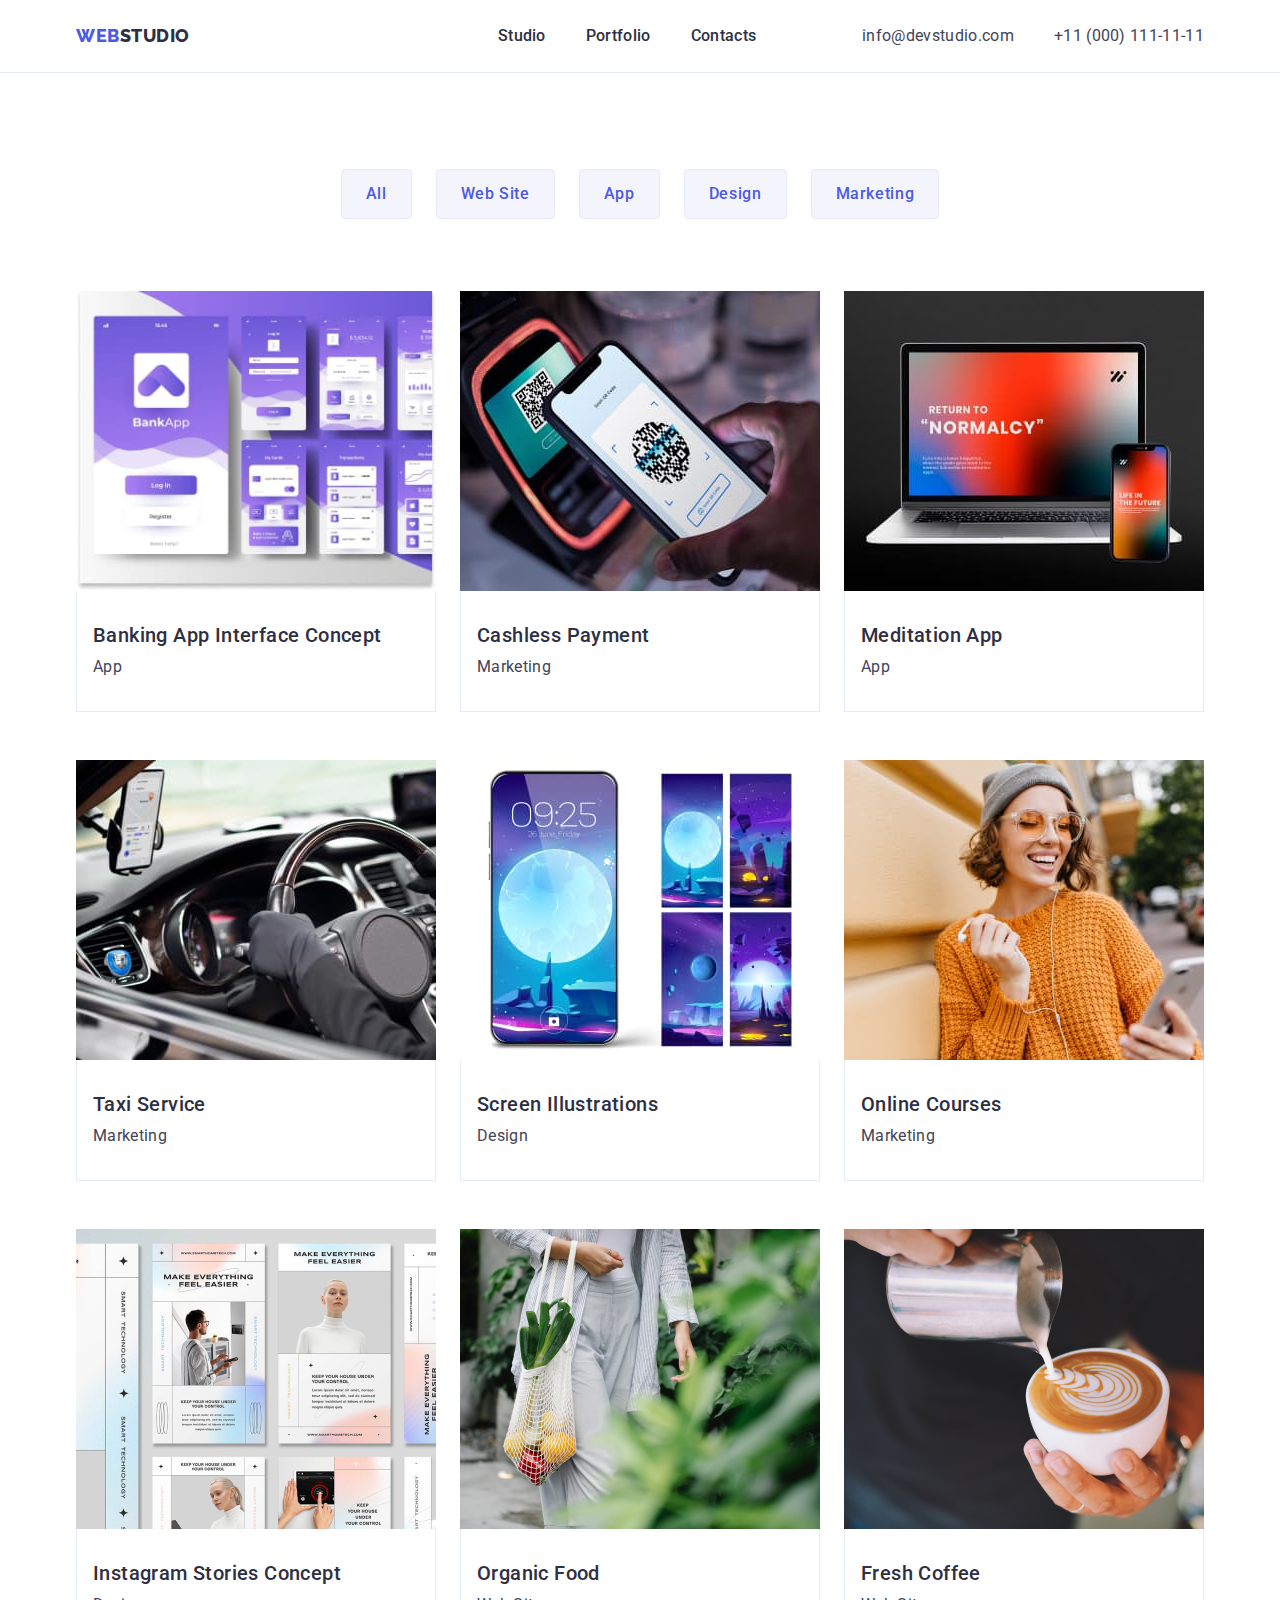
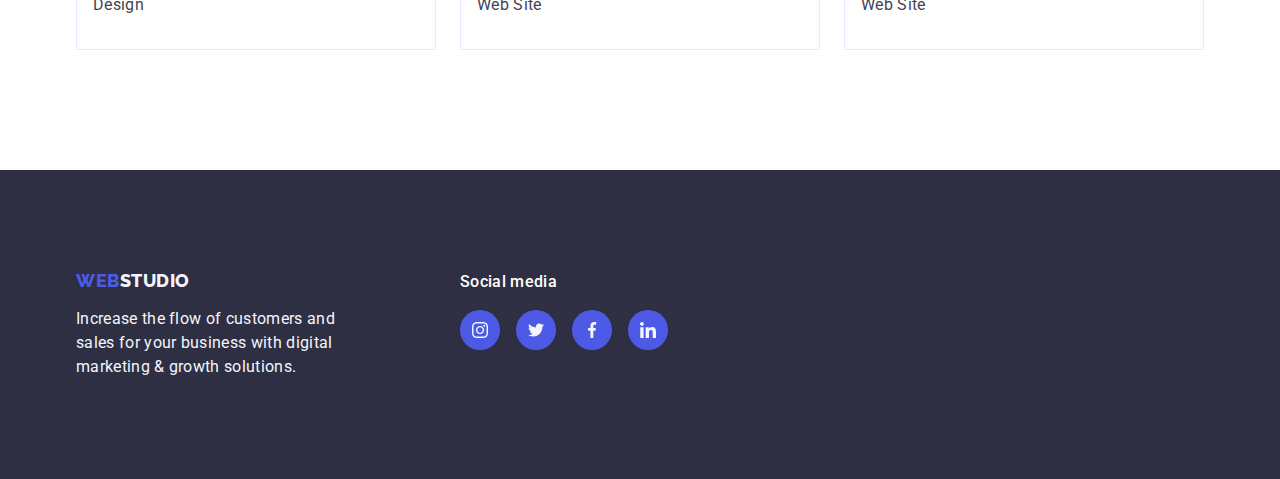
==== portfolio.html @ 96322679 "h3" ====
<!DOCTYPE html>
<html lang="en">
  <head>
    <meta charset="UTF-8" />
    <meta http-equiv="X-UA-Compatible" content="IE=edge" />
    <meta name="viewport" content="width=device-width, initial-scale=1.0" />
    <title>Document</title>
    <link rel="preconnect" href="https://fonts.googleapis.com">
<link rel="preconnect" href="https://fonts.gstatic.com" crossorigin>
<link href="https://fonts.googleapis.com/css2?family=Raleway:wght@800&amp;family=Roboto:wght@400;500;700;900&amp;display=swap" rel="stylesheet">


    
<link rel="stylesheet" href="https://cdn.jsdelivr.net/npm/modern-normalize@1.1.0/modern-normalize.min.css">
<link rel="stylesheet" href="./css/styles.css">
  </head>
  <body>
    <header class="header">
      <div class="container header-container">
      <!-- logo -->

      <nav class="nav">
        
        <a  class="header-logo link" href="./index.html">Web<span class="header-logo-span">Studio</span>
        <ul class="nav-list list">
          <li class="nav-items"><a class="nav-link link" href="./index.html">Studio</a></li>
          <li class="nav-items"><a class="nav-link link" href="./portfolio.html">Portfolio</a></li>
          <li class="nav-items"><a class="nav-link link" href="">Contacts</a></li>
        </ul>
      </nav>

      <!-- Contacts -->
      <address class="header-address">
        <ul class="address-items list">
          <li class="address-item"><a class="address-link link" 
            href="mailto:info@devstudio.com">info@devstudio.com</a></li>
          <li class="address-item"><a class="address-link link" href="tel:+110001111111">+11 (000) 111-11-11</a></li>
        </ul>
      </address>
    </div>
    </header>

    <main class="main">
      <section class="filter">
        <div class="container">
        <!-- Portfolio -->

        <h1 class="visually-hidden">All, Web Site, App, Design, Marketing</h1>
<ul class="filter-button list">
        <li class="filter-item"><button class="button-clasik" type="button">All</button></li>

        <li class="filter-item"><button class="button-clasik" type="button">Web Site</button></li>

        <li class="filter-item"><button class="button-clasik" type="button">App</button></li>

        <li class="filter-item"><button class="button-clasik" type="button">Design</button></li>

        <li class="filter-item"><button class="button-clasik" type="button">Marketing</button></li>
      </ul>
        <!-- Portfolio list -->

        <ul class="benefits-list">
          <li class="benefits">
            <a class="link" href="">
              <img
                src="./images/img-8.jpg"
                alt="Banking"
                width="360"
                height="300"
              />
      <div class="image-name">
              <h2 class="servises-name">Banking App Interface Concept</h2>
              <p class="portfolio-desk">App</p>
              </div>
            </a>
          </li>
          <li class="benefits">
            <a class="link" href="">
              <img
                src="./images/img-9.jpg"
                alt="Cashless Payment"
                width="360"
                height="300"
              />
              <div class="image-name">
              <h2 class="servises-name">Cashless Payment</h2>
              <p class="portfolio-desk">Marketing</p>
            </div>
            </a>
          </li>
          <li class="benefits">
            <a class="link" href="">
              <img
                src="./images/img-10.jpg"
                alt="computer and phone"
                width="360"
                height="300"
              />
              <div class="image-name">
              <h2 class="servises-name">Meditation App</h2>
              <p class="portfolio-desk">App</p>
            </div>
            </a>
          </li>
          <li class="benefits">
            <a class="link" href="">
              <img
                src="./images/img-11.jpg"
                alt="Taxi Service"
                width="360"
                height="300"
              />
              <div class="image-name">
              <h2 class="servises-name">Taxi Service</h2>
              <p class="portfolio-desk">Marketing</p>
            </div>
            </a>
          </li>
          <li class="benefits">
            <a class="link" href="">
            <img
              src="./images/img-12.jpg"
              alt="Screen phone"
              width="360"
              height="300"
            />
            <div class="image-name">
            <h2 class="servises-name">Screen Illustrations</h2>
            <p class="portfolio-desk">Design</p>
          </div>  
          </a>
          </li>
          <li class="benefits">
            <a class="link" href="">
            <img
              src="./images/img-13.jpg"
              alt="Online Courses"
              width="360"
              height="300"
            />
            <div class="image-name">
            <h2 class="servises-name">Online Courses</h2>
            <p class="portfolio-desk">Marketing</p>
          </div>
          </a>
          </li>
          <li class="benefits">
            <a class="link" href="">
            <img
              src="./images/img-14.jpg"
              alt="Instagram Stories Concept"
              width="360"
              height="300"
            />
            <div class="image-name">
            <h2 class="servises-name">Instagram Stories Concept</h2>
            <p class="portfolio-desk">Design</p>
          </div>
          </a>
          </li>
          <li class="benefits">
            <a class="link" href="">
            <img
              src="./images/img-15.jpg"
              alt="Organic Food"
              width="360"
              height="300"
            />
            <div class="image-name">
            <h2 class="servises-name">Organic Food</h2>
            <p class="portfolio-desk">Web Site</p>
          </div>
          </a>
          </li>
          <li class="benefits">
            <a class="link" href="">
            <img
              src="./images/img-16.jpg"
              alt="Fresh Coffee"
              width="360"
              height="300"
            />
            <div class="image-name">
            <h2 class="servises-name">Fresh Coffee</h2>
            <p class="portfolio-desk">Web Site</p>
          </div>
        </a>
          </li>
        </ul>
      </div>
      </section>
      
    </main>
    <footer class="footer">
      <div class="container footer-container">
        <div class="footer-div">
        <a class="footer-logo link" href="./index.html"
          >Web<span class="footer-logo-span">Studio</span>
        </a>
        <p class="footer-text">
          Increase the flow of customers and sales for your business with
          digital marketing & growth solutions.
        </p>
      </div>
      <div>
        <p class="social-media-text">Social media</p>
        <ul class="footer-soc-list list">
          <li class="team-soc-item">
            <a
              href=""
              class="footer-soc-link link"
              target="_blank"
              rel="noopener noreferrer"
            >
            <svg class="team-soc-icon" width="16" height="16">
              <use href="./images/icons-social.svg#icon-instagram-2"></use>
            </svg>
          </a>
          </li>
          <li class="team-soc-item">
            <a
              href=""
              class="footer-soc-link link"
              target="_blank"
              rel="noopener noreferrer"
            >
            <svg class="team-soc-icon" width="16" height="16">
              <use href="./images/icons-social.svg#icon-twitter-1"></use>
            </svg>
          </a>
          </li>
          <li class="team-soc-item">
            <a
              href=""
              class="footer-soc-link link"
              target="_blank"
              rel="noopener noreferrer"
            >
            <svg class="team-soc-icon" width="16" height="16">
              <use href="./images/icons-social.svg#icon-facebook-1"></use>
            </svg>
          </a>
          </li>
          <li class="team-soc-item">
            <a
              href=""
              class="footer-soc-link link"
              target="_blank"
              rel="noopener noreferrer"
            >
            <svg class="team-soc-icon" width="16" height="16">
              <use href="./images/icons-social.svg#icon-linkedin-1"></use>
            </svg>
          </a>
          </li>
        </ul>
      </div>
      </div>
    </footer>
  </body>
</html>
---- css/styles.css ----
:root {
	--color-iris: #4d5ae5;
	--color-ocean: #404bbf;
	--color-navy-blue: #2e2f42;
	--color-green: #31d0aa;
	--color-slate: #434455;
	--color-light-slate: #8e8f99;
	--color-cornflower: #e7e9fc;
	--color-cloud: #f4f4fd;
	--color-navy-blue-modal: #2e2f42;
	--color-grey: #2e2f42;
	--color-white: #ffffff;
	--color-dairy: #fcfcfc;
    --body-color: #ffffff;
}
    
body {
    font-family: "Roboto", sans-serif;
	font-size: 16px;
	line-height: 1.5;
	letter-spacing: 0.02em;
    color: var(--color-slate);
    background-color: var(--body-color);
}

p, h1, h2, h3, h4, h5, h6 {
	margin: 0;
}

ul, ol {
margin: 0;
padding: 0;
}

img{
	display: block;
}

.header{
    background-color: var(--color-white);
	border-bottom: 1px solid #e7e9fc;
}

.container {
	width: 1158px;
	padding-left: 15px;
	padding-right: 15px;
	margin: 0 auto;

}

.header-container {
	display: flex;
	align-items: center;
}

.nav{
	display: flex;
	align-items: center;

}



.nav-list{
	display: flex;
	gap: 40px;
}


.address-items{
	display: flex;
	gap: 40px;
	align-items: center;
}

.address-item{
	padding: 24px 0;
	
}

.list {
	list-style: none;
}

.link {
	text-decoration: none;
}



.header-logo{
font-family: "Raleway", sans-serif;
font-weight: 800;
font-size: 18px;
line-height: 1.17;
letter-spacing: 0.03em;
text-transform: uppercase;
color: var(--color-iris);
text-decoration: none;
margin-right: 76px;
}

.header-logo-span{ 
	color: var(--color-grey);
	
	}

.nav-items{
	list-style: none;
	display: flex;
	gap: 40px;
}


.nav-link{
font-weight: 500;
font-size: 16px;
line-height: 1.5;
letter-spacing: 0.02em;
color: #2E2F42;
padding: 24px 0;
}


.header-address{
	font-style: normal;
	margin-left: auto;
}

 
.address-link:hover,
.address-link:focus {
color: var(--color-ocean);
}

.nav-link:hover,
.nav-link:focus {
color: var(--color-ocean);
}



.section-hero {
    background-color: var(--color-grey);
	font-style: normal;
	font-size: 56px;
	line-height: 1.07;
	text-align: center;
	letter-spacing: 0.02em;
	color: var(--body-color);
	padding: 188px 0;
	max-width: 1440px;
	margin: 0 auto;
	background-image: linear-gradient(rgba(46, 47, 66, 0.7), rgba(46, 47, 66, 0.7)), url(../images/people-office.jpg);
background-repeat: no-repeat;
background-position: center;
background-size: cover;


}





.hero-header{
	font-size: 56px;
	line-height: 1.07;
	letter-spacing: 0.02em;
	margin-bottom: 48px;
	max-width: 496px;
	text-align: center;
	margin: 0 auto 48px;
  color: var(--white);
  
}
.header-button{
	font-size: 16px;
	font-weight: 500;
	line-height: 1.5;
	letter-spacing: 0.04em;
	color: var(--body-color);
	background: var(--color-iris);
	cursor: pointer;
	display: block;
	min-width: 169px;
	height: 56px;
	border: none;
	border-radius: 4px;
	margin: 0 auto;
	}

.header-button:hover,
.header-button:focus {
  background-color: var(--color-ocean);
  color: var(--body-color);
}



.address-link{
font-style: normal;
font-weight: 400;
font-size: 16px;
line-height: 1.5;
letter-spacing: 0.02em;
color: #434455;
}

	  .section-feature{
padding-top: 120px;
padding-bottom: 120px;
	  }

	  .strategy-list {
		display: flex;
		gap: 24px;
	  }

.feature-item {
	width: calc((100% - 72px) / 4);
  }

.stratege-cont {
	width: 264px;
	height: 112px;
  
	display: flex;
	align-items: center;
	justify-content: center;
	background-color: #f4f4fd;
	border-radius: 4px;
	margin-bottom: 8px;
  }

  .strategy-item-title {
	margin-bottom: 8px;
  }

  .strategy-item-text {
	color: var(--first-title-color);
	
  }

  .stratege-cont {
	width: 264px;
	height: 112px;
  
	display: flex;
	align-items: center;
	justify-content: center;
	background-color: #f4f4fd;
	border-radius: 4px;
	margin-bottom: 8px;
  }




.feature{
	display: flex;
	gap: 24px;
}
.feature-item{
	width: calc((100% - 72px) / 4);
	width: 264px;
	height: 133px;
}

.feature-header{
	font-weight: 500;
	font-size: 20px;
	line-height: 1.2;
	letter-spacing: 0.02em;
	color: var(--color-navy-blue);
	margin-bottom: 8px;
}

.section-works{

	padding-bottom: 120px;
}

.items-header{
font-size: 36px;
line-height: 1.11;
text-align: center;
letter-spacing: 0.02em;
text-transform: capitalize;
color: #2E2F42;
background-color: var(--body-color);
margin-bottom: 72px;
}

.visually-hidden{
position: absolute;
  width: 1px;
  height: 1px;
  margin: -1px;
  border: 0;
  padding: 0;
  white-space: nowrap;
  clip-path: inset(100%);
  clip: rect(0 0 0 0);
  overflow: hidden;
}

.works-item{
	display: flex;
	gap: 24px;
}

.works-communication{
	width: calc((100% - 48px) / 3);
}

.section-team{
	background-color: #F4F4FD;
padding: 120px 0;
}


.team-soc-list{
display: flex;
justify-content: center;
gap: 24px;

}

.team-soc-item{
width: 40px;
height: 40px;

}

.team-soc-link{
width: 100%;
height: 100%;
background-color: #4D5AE5;
border-radius: 50%;
display: block;
display: flex;
justify-content: center;
align-items: center;
}

.team-soc-link:hover {
	background-color: #404bbf;
  }
  .team-soc-link:focus {
	background-color: #404bbf;
  }





  .team-soc-icon {
	fill: #f4f4fd;
	/* width: 24px; 
	height: 24px; */
  }





.test {
	padding-top: 120px;
	padding-bottom: 120px;
  }
.test-m {
	margin-bottom: 72px;
	color: #2e2f42;
  }

  .section-text {
	font-weight: 700;
	font-size: 36px;
	line-height: 1.11;
	text-align: center;
	letter-spacing: 0.02em;
	text-transform: capitalize;
  }

  .test-list {
	display: flex;
	gap: 24px;
  }

  .test-item {
	width: 168px;
	height: 88px;
  }
  
  .test-link {
	width: 100%;
	height: 100%;
	border: 1px solid #8e8f99;
	border-radius: 4px;
	display: flex;
	align-items: center;
	justify-content: center;
	color: #8e8f99;
  }

  .test-link:hover {
	border-color: #404bbf;
	color: #404bbf;
  }
  .test-link:focus {
	border-color: #404bbf;
	color: #404bbf;
  }

  .test-icon {
	fill: currentColor;
	
  }




.item-header{
	font-size: 36px;
	line-height: 1.11;
	text-align: center;
	letter-spacing: 0.02em;
	text-transform: capitalize;
	color: var(--color-navy-blue);
	background-color: var(--color-cloud);
	margin-bottom: 72px;
}

.crew-item{
	background-color: #FFFFFF;
  width: calc((100% - 72px) / 4);
  border-radius: 0px 0px 4px 4px;
  box-shadow: 0px 1px 6px rgba(46, 47, 66, 0.08),
    0px 1px 1px rgba(46, 47, 66, 0.16), 0px 2px 1px rgba(46, 47, 66, 0.08);
}

.servises-name{
	font-weight: 500;
	font-size: 20px;
	line-height: 1.2;
	letter-spacing: 0.02em;
	color: var(--color-slate);
}

.portfolio-desk{
	font-size: 16px;
	line-height: 1.5;
	letter-spacing: 0.02em;
	color: var(--color-slate);
	text-decoration: none;
}

.crew-list{
    background-color: rgb(244, 244, 253);
	display: flex;
	gap: 24px;
	align-items: center;
}


.crew-item{
	width: calc((100% - 72px) / 4);
	border-radius: 0px 0px 4px 4px;

}

.image-name{
	padding: 32px 16px;
	border: 1px solid #e7e9fc;
	border-top: none;
}

.crew-name{
font-weight: 500;
font-size: 20px;
line-height: 1.2;
letter-spacing: 0.02em;
color: var(--color-navy-blue);
background-color: #FFFFFF;
text-align: center;
margin-bottom: 8px;

}

.crew-work{
	text-align: center;
	margin-bottom: 8px;
}

.footer-logo{
	font-family: "Raleway", sans-serif;
	font-weight: 800;
	font-size: 18px;
	line-height: 1.17;
	letter-spacing: 0.03em;
	text-transform: uppercase;
	color: var(--color-grey);
	display: inline-block;
	margin-bottom: 16px;
	}

	.footer-logo span{ 
		color: #f4f4fd;
	}

.footer{
	background-color: var(--navy-blue);
  padding-top: 100px;
  padding-bottom: 100px;
}

.footer-logo span{
	color: #f4f4fd;
}


	.footer-container {
		display: flex;
		align-items: baseline;
}

.footer-text{
	line-height: 1.5;
	letter-spacing: 0.02em;
	color: var(--footer-text-color);
	color: #F4F4FD;
  max-width: 264px;

	}

	.footer-soc-link:hover {
		background-color: #31d0aa;
	  }
	  .footer-soc-link:focus {
		background-color: #31d0aa;
	  }


/* Portfolio */



	.button-clasik{
		font-weight: 500;
		font-size: 16px;
		line-height: 1.5;
		letter-spacing: 0.04em;
		color: var(--color-iris);
		background-color: var(--color-cloud);
		cursor: pointer;
		padding: 12px 24px;
		border: 1px solid #e7e9fc
		
	}

	

.benefits-list{
	list-style: none;
	display: flex;
	flex-wrap: wrap;
	column-gap: 24px;
	row-gap: 48px;
	
}




	.button-clasik:hover,
	.button-clasik:focus {
	  background-color: var(--color-ocean);
	  color: var(--body-color);
	  border: 1px solid transparent;
	  border: 1px solid transparent;
	  
	}
	.filter{
		padding-top: 96px; padding-bottom: 120px;
	}


.benefits{
	width: calc((100% - 48px) / 3);

}

.filter-button{
	list-style: none;
	display: flex;
	justify-content: center;
	gap: 24px;
	margin-bottom: 72px;
}
.filter-item{

	
}
.button-clasik{
	border-radius: 4px;
}

.servises-name{
	font-family: "Roboto", sans-serif;
	font-weight: 500;
	font-size: 20px;
	line-height: 1.2;
	color: var(--color-navy-blue);
	letter-spacing: 0.02em;
	margin-bottom: 8px;

}
.portfolio-desk{
	font-family: "Roboto", sans-serif;
	font-size: 16px;
	line-height: 24px;
	letter-spacing: 0.02em;
	color: var(--color-slate);
}
.list-service{
	text-decoration: none;
}
.footer{
	background-color:#2e2f42;
}
.footer-logo{
	color: #4d5ae5;
	text-decoration: none;
}
.footer-logo span{
	color: #f4f4fd;
	
}
.footer-item-text {
	color: #f4f4fd;
	max-width: 264px;
  }

  
  .footer-div {
	margin-right: 120px;
  }
  
  
.social-media {
	position: absolute;
	width: 208px;
	height: 80px;
  }
  .social-media-text {
	font-family: "Roboto";
	font-style: normal;
	font-weight: 500;
	font-size: 16px;
	line-height: 24px;
	/* identical to box height, or 150% */
  
	letter-spacing: 0.02em;
  
	/* WHITE */
  
	color: #ffffff;
	margin-bottom: 16px;
  }
.footer-soc-list {
	display: flex;
	justify-content: center;
	gap: 16px;
  }
  .footer-soc-link {
	width: 100%;
	height: 100%;
	background-color: #4d5ae5;
	border-radius: 50%;
	display: flex;
	align-items: center;
	justify-content: center;
  }
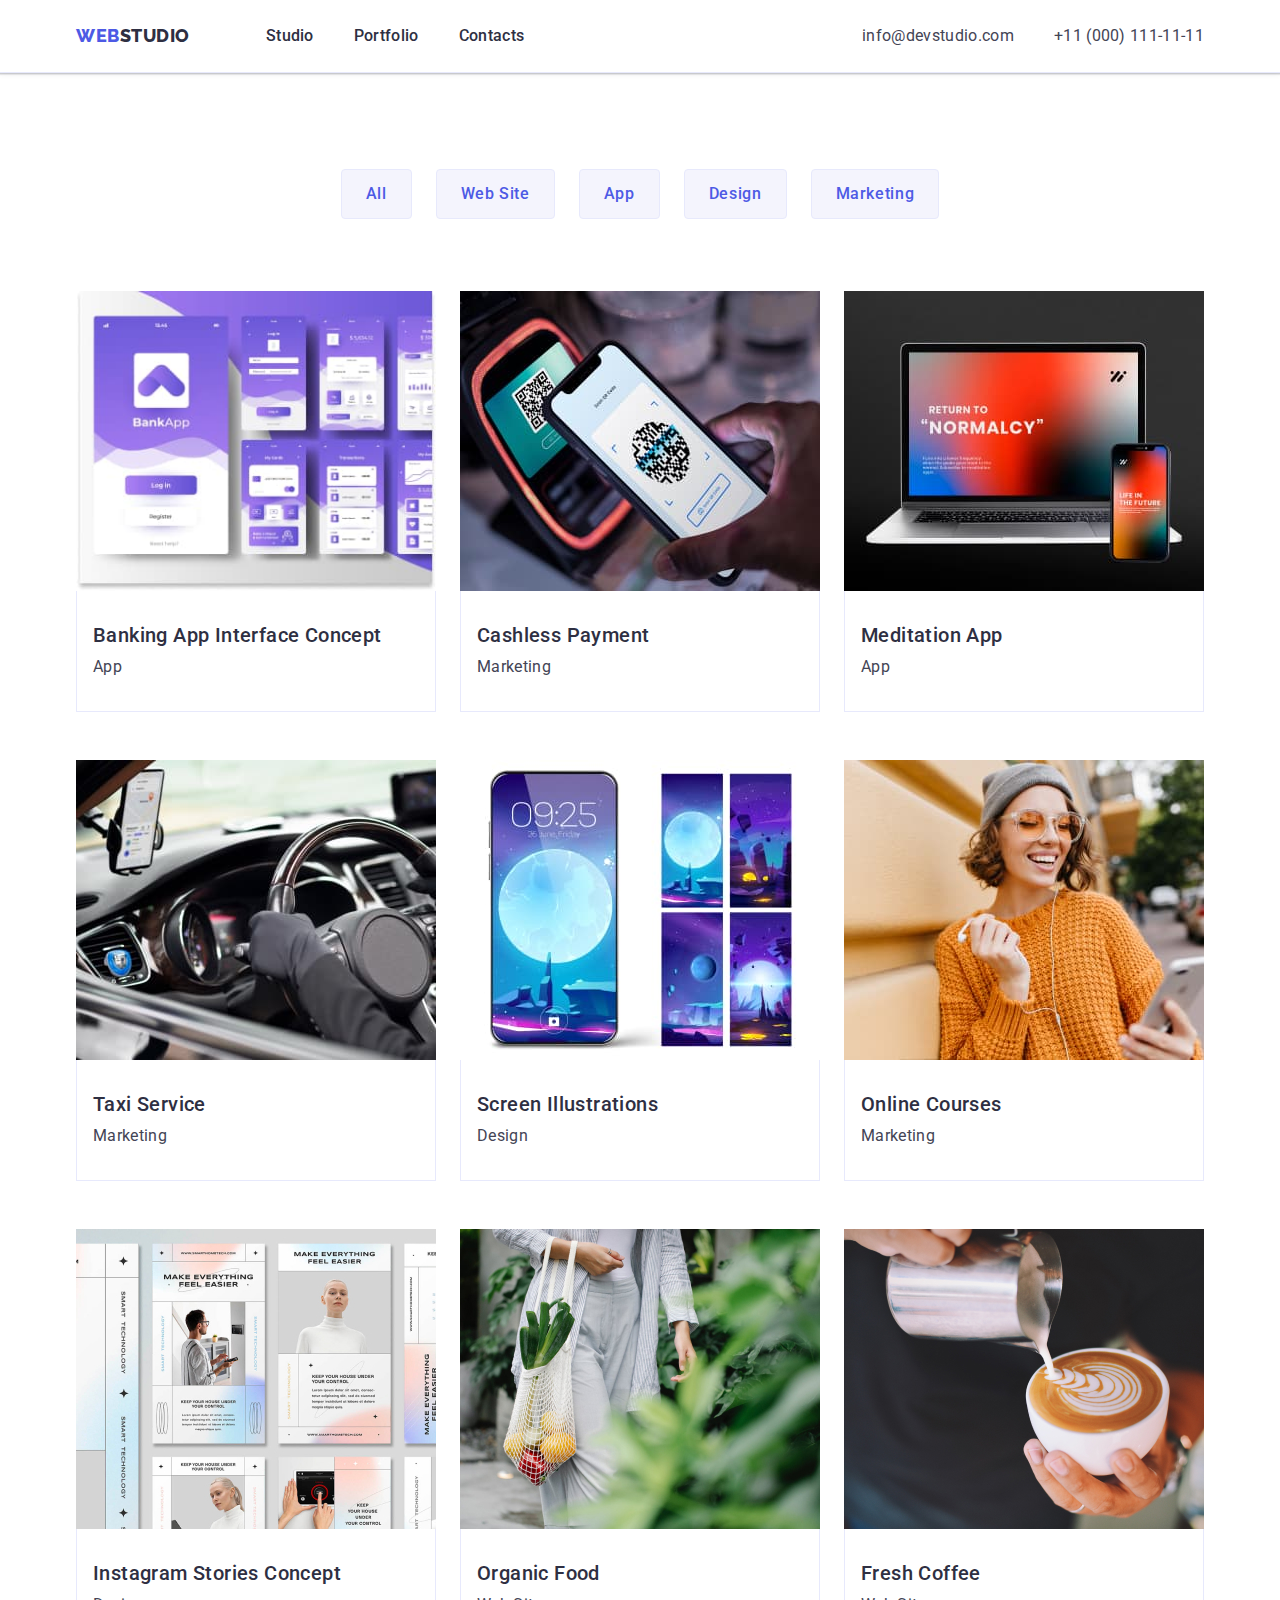
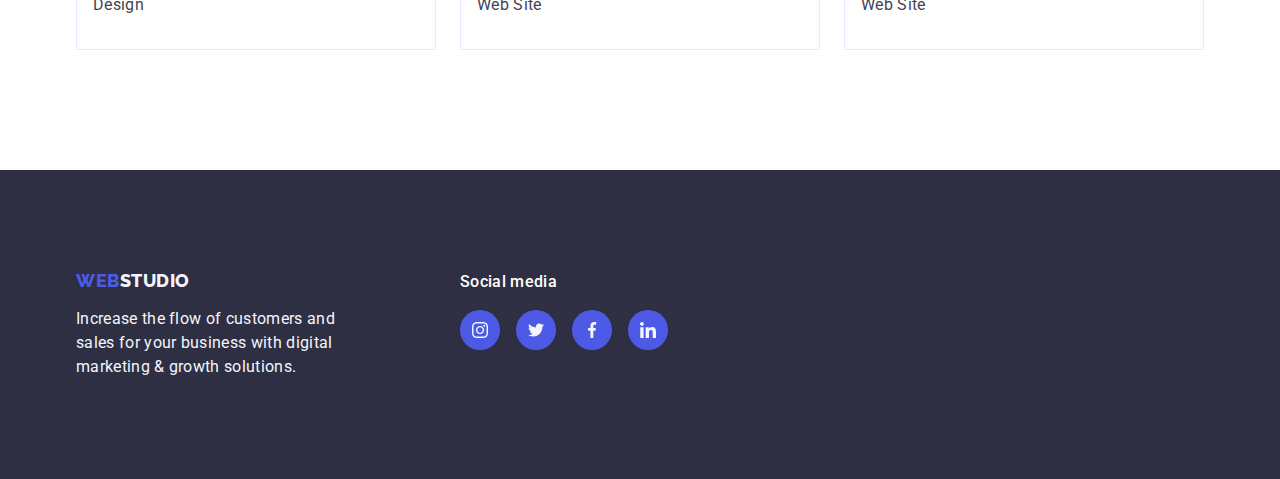
==== commit d692af97: "hover. focus" ====
--- a/portfolio.html
+++ b/portfolio.html
@@ -20,27 +20,39 @@
       <!-- logo -->
 
       <nav class="nav">
-        
-        <a  class="header-logo link" href="./index.html">Web<span class="header-logo-span">Studio</span>
+        <a  class="header-logo link" href="./index.html">Web<span class="header-logo-span">Studio</span></a>
+
         <ul class="nav-list list">
-          <li class="nav-items"><a class="nav-link link" href="./index.html">Studio</a></li>
-          <li class="nav-items"><a class="nav-link link" href="./portfolio.html">Portfolio</a></li>
-          <li class="nav-items"><a class="nav-link link" href="">Contacts</a></li>
+          <li class="nav-items">
+            <a class="nav-link link" href="./index.html">Studio</a>
+          </li>
+          <li class="nav-items">
+            <a class="nav-link link" href="./portfolio.html">Portfolio</a>
+          </li>
+          <li class="nav-items">
+            <a class="nav-link link" href="">Contacts</a>
+          </li>
         </ul>
       </nav>
 
       <!-- Contacts -->
       <address class="header-address">
         <ul class="address-items list">
-          <li class="address-item"><a class="address-link link" 
-            href="mailto:info@devstudio.com">info@devstudio.com</a></li>
-          <li class="address-item"><a class="address-link link" href="tel:+110001111111">+11 (000) 111-11-11</a></li>
+          <li class="address-item">
+            <a class="address-link link" href="mailto:info@devstudio.com"
+              >info@devstudio.com</a
+            >
+          </li>
+          <li class="address-item">
+            <a class="address-link link" href="tel:+110001111111"
+              >+11 (000) 111-11-11</a
+            >
+          </li>
         </ul>
       </address>
     </div>
-    </header>
-
-    <main class="main">
+  </header>
+  <main class="main">
       <section class="filter">
         <div class="container">
         <!-- Portfolio -->
@@ -61,7 +73,7 @@
 
         <ul class="benefits-list">
           <li class="benefits">
-            <a class="link" href="">
+            <a class="gallery-link-link link" href="">
               <img
                 src="./images/img-8.jpg"
                 alt="Banking"
@@ -75,7 +87,7 @@
             </a>
           </li>
           <li class="benefits">
-            <a class="link" href="">
+            <a class="gallery-link-link link" href="">
               <img
                 src="./images/img-9.jpg"
                 alt="Cashless Payment"
@@ -89,7 +101,7 @@
             </a>
           </li>
           <li class="benefits">
-            <a class="link" href="">
+            <a class="gallery-link-link link" href="">
               <img
                 src="./images/img-10.jpg"
                 alt="computer and phone"
@@ -103,7 +115,7 @@
             </a>
           </li>
           <li class="benefits">
-            <a class="link" href="">
+            <a class="gallery-link-link link" href="">
               <img
                 src="./images/img-11.jpg"
                 alt="Taxi Service"
@@ -117,7 +129,7 @@
             </a>
           </li>
           <li class="benefits">
-            <a class="link" href="">
+            <a class="gallery-link-link link" href="">
             <img
               src="./images/img-12.jpg"
               alt="Screen phone"
@@ -131,7 +143,7 @@
           </a>
           </li>
           <li class="benefits">
-            <a class="link" href="">
+            <a class="gallery-link-link link" href="">
             <img
               src="./images/img-13.jpg"
               alt="Online Courses"
@@ -145,7 +157,7 @@
           </a>
           </li>
           <li class="benefits">
-            <a class="link" href="">
+            <a class="gallery-link-link link" href="">
             <img
               src="./images/img-14.jpg"
               alt="Instagram Stories Concept"
@@ -159,7 +171,7 @@
           </a>
           </li>
           <li class="benefits">
-            <a class="link" href="">
+            <a class="gallery-link-link link" href="">
             <img
               src="./images/img-15.jpg"
               alt="Organic Food"
@@ -173,7 +185,7 @@
           </a>
           </li>
           <li class="benefits">
-            <a class="link" href="">
+            <a class="gallery-link-link link" href="">
             <img
               src="./images/img-16.jpg"
               alt="Fresh Coffee"
--- a/css/styles.css
+++ b/css/styles.css
@@ -39,6 +39,8 @@
 .header{
     background-color: var(--color-white);
 	border-bottom: 1px solid #e7e9fc;
+	box-shadow: 0px 2px 1px rgba(46, 47, 66, 0.08),
+    0px 1px 1px rgba(46, 47, 66, 0.16), 0px 1px 6px rgba(46, 47, 66, 0.08);
 }
 
 .container {
@@ -331,7 +333,6 @@
 .team-soc-item{
 width: 40px;
 height: 40px;
-
 }
 
 .team-soc-link{
@@ -358,8 +359,8 @@
 
   .team-soc-icon {
 	fill: #f4f4fd;
-	/* width: 24px; 
-	height: 24px; */
+	/* width: 24px;  
+	/* height: 24px; */
   }
 
 
@@ -560,7 +561,30 @@
 		
 	}
 
+.button-clasik:hover {
+border: 1px solid transparent;
+box-shadow: 0px 3px 1px rgba(0, 0, 0, 0.1), 0px 2px 1px rgba(0, 0, 0, 0.08)0px 2px 2px rgba(0, 0, 0, 0.12);
+}
+.button-clasik:focus {
+background-color: #404bbf;
+color: #ffffff;
+border: 1px solid transparent;
+box-shadow: 0px 3px 1px rgba(0, 0, 0, 0.1), 0px 2px 1px rgba(0, 0, 0, 0.08),
+0px 2px 2px rgba(0, 0, 0, 0.12);
+}
 	
+.gallery-link-link {
+display: block;
+}
+
+.gallery-link-link:hover {
+box-shadow: 0px 1px 6px rgba(46, 47, 66, 0.08),
+0px 1px 1px rgba(46, 47, 66, 0.16), 0px 2px 1px rgba(46, 47, 66, 0.08);
+}
+.gallery-link-link:focus {
+box-shadow: 0px 1px 6px rgba(46, 47, 66, 0.08),
+0px 1px 1px rgba(46, 47, 66, 0.16), 0px 2px 1px rgba(46, 47, 66, 0.08);
+}
 
 .benefits-list{
 	list-style: none;
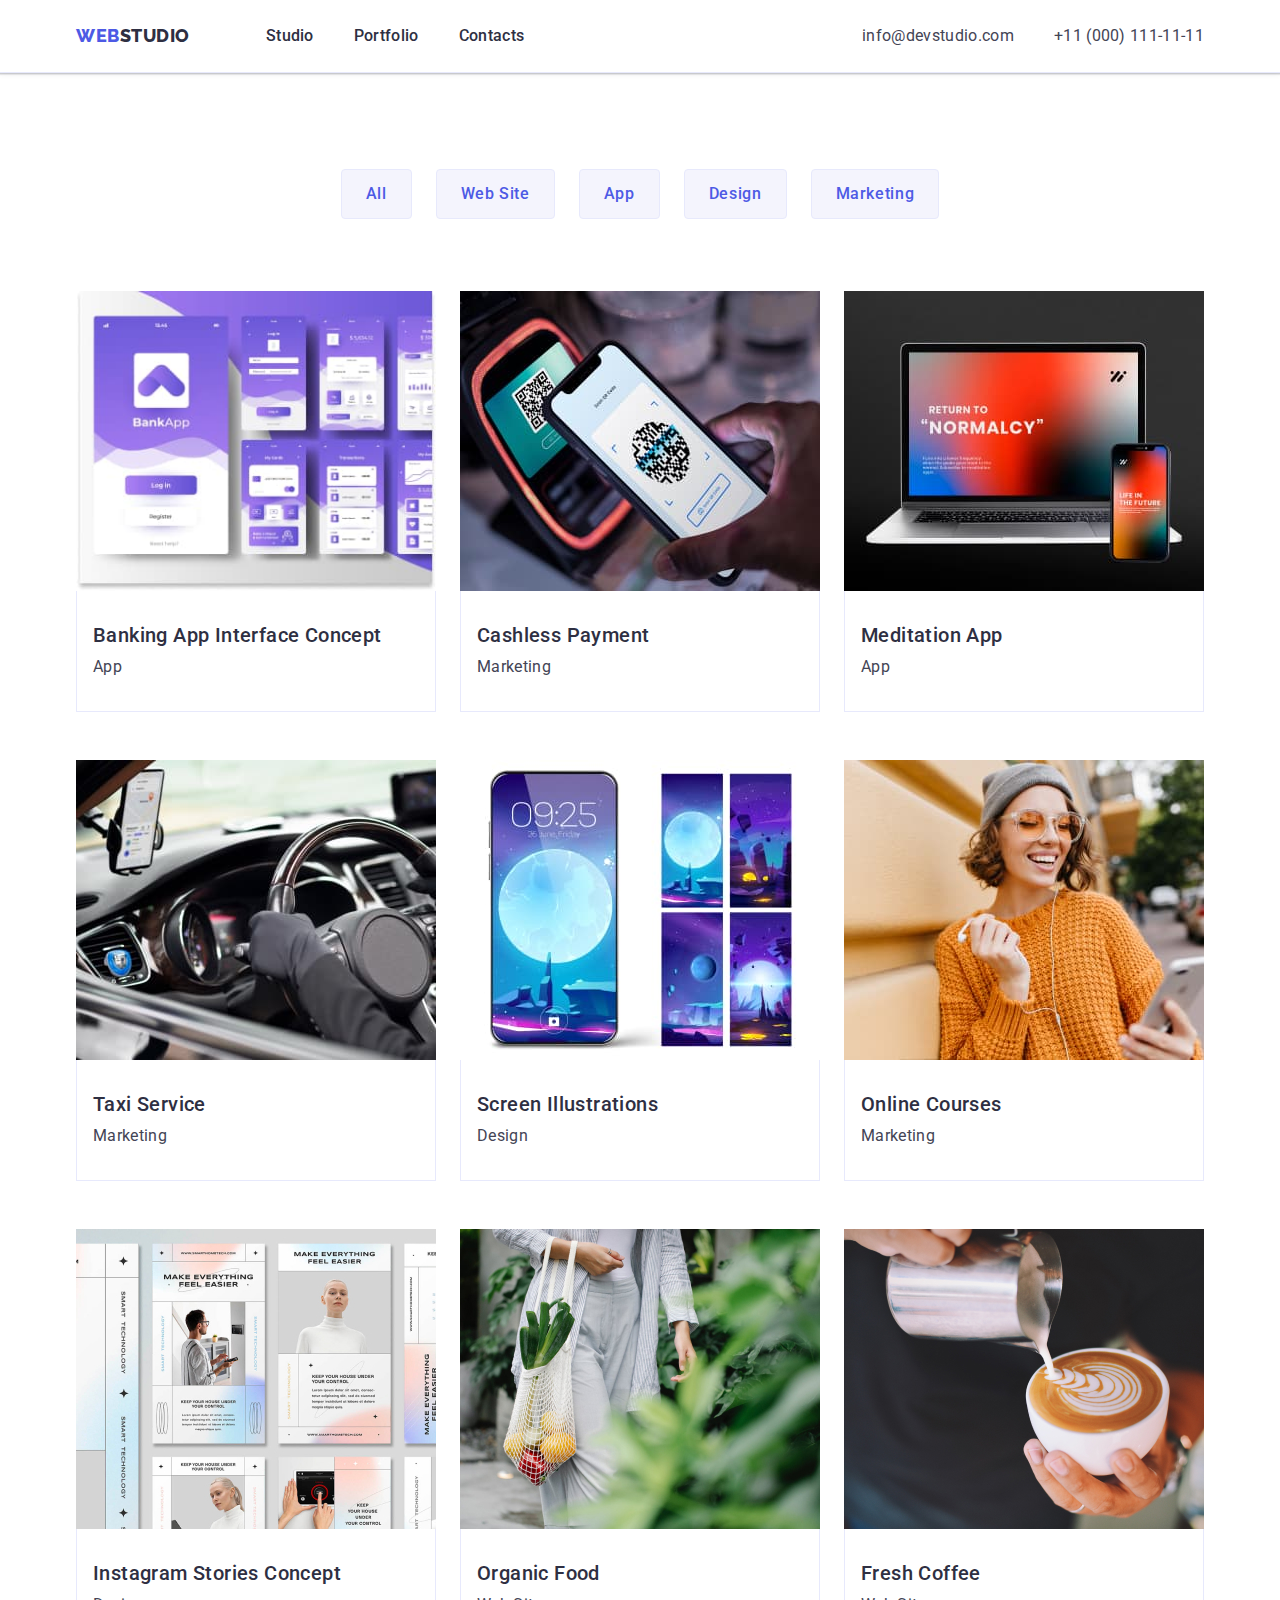
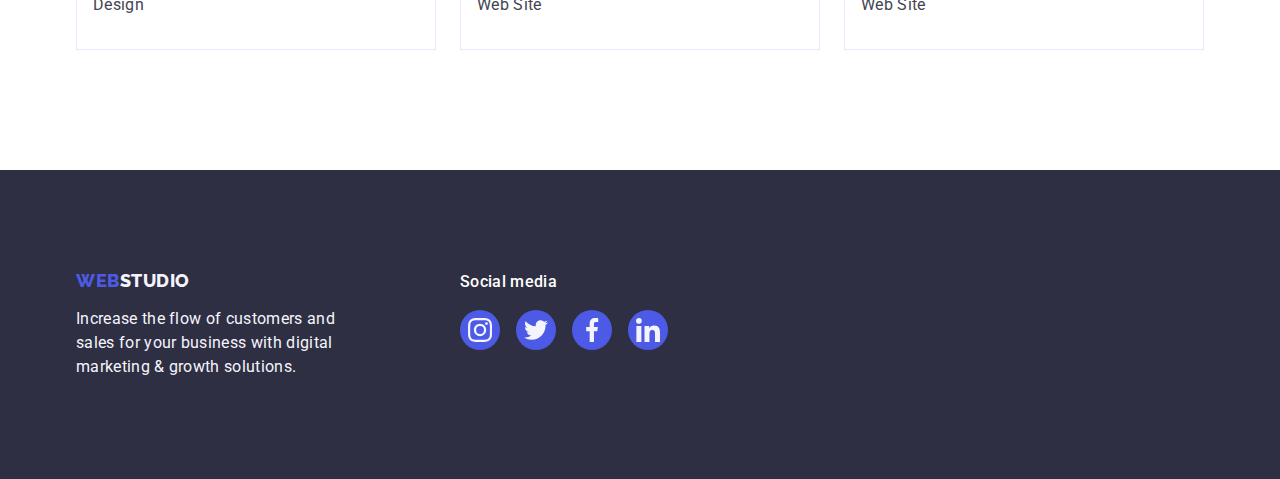
==== commit da78a28f: "fill:" ====
--- a/portfolio.html
+++ b/portfolio.html
@@ -224,7 +224,7 @@
               target="_blank"
               rel="noopener noreferrer"
             >
-            <svg class="team-soc-icon" width="16" height="16">
+            <svg class="team-soc-icon-icon" width="16" height="16">
               <use href="./images/icons-social.svg#icon-instagram-2"></use>
             </svg>
           </a>
@@ -236,7 +236,7 @@
               target="_blank"
               rel="noopener noreferrer"
             >
-            <svg class="team-soc-icon" width="16" height="16">
+            <svg class="team-soc-icon-icon" width="16" height="16">
               <use href="./images/icons-social.svg#icon-twitter-1"></use>
             </svg>
           </a>
@@ -248,7 +248,7 @@
               target="_blank"
               rel="noopener noreferrer"
             >
-            <svg class="team-soc-icon" width="16" height="16">
+            <svg class="team-soc-icon-icon" width="16" height="16">
               <use href="./images/icons-social.svg#icon-facebook-1"></use>
             </svg>
           </a>
@@ -260,7 +260,7 @@
               target="_blank"
               rel="noopener noreferrer"
             >
-            <svg class="team-soc-icon" width="16" height="16">
+            <svg class="team-soc-icon-icon" width="16" height="16">
               <use href="./images/icons-social.svg#icon-linkedin-1"></use>
             </svg>
           </a>
--- a/css/styles.css
+++ b/css/styles.css
@@ -357,11 +357,31 @@
 
 
 
-  .team-soc-icon {
+.team-soc-icon{
 	fill: #f4f4fd;
-	/* width: 24px;  
-	/* height: 24px; */
-  }
+}
+
+
+
+
+
+
+
+  .team-soc-icon-icon {
+	fill: #f4f4fd;
+	width: 24px;
+height: 24px;
+  }
+
+
+
+
+
+
+
+
+
+
 
 
 
@@ -469,7 +489,7 @@
 .crew-item{
 	width: calc((100% - 72px) / 4);
 	border-radius: 0px 0px 4px 4px;
-
+	
 }
 
 .image-name{
@@ -563,7 +583,7 @@
 
 .button-clasik:hover {
 border: 1px solid transparent;
-box-shadow: 0px 3px 1px rgba(0, 0, 0, 0.1), 0px 2px 1px rgba(0, 0, 0, 0.08)0px 2px 2px rgba(0, 0, 0, 0.12);
+box-shadow: 0px 3px 1px rgba(0, 0, 0, 0.1), 0px 2px 1px rgba(0, 0, 0, 0.08), 0px 2px 2px rgba(0, 0, 0, 0.12);
 }
 .button-clasik:focus {
 background-color: #404bbf;
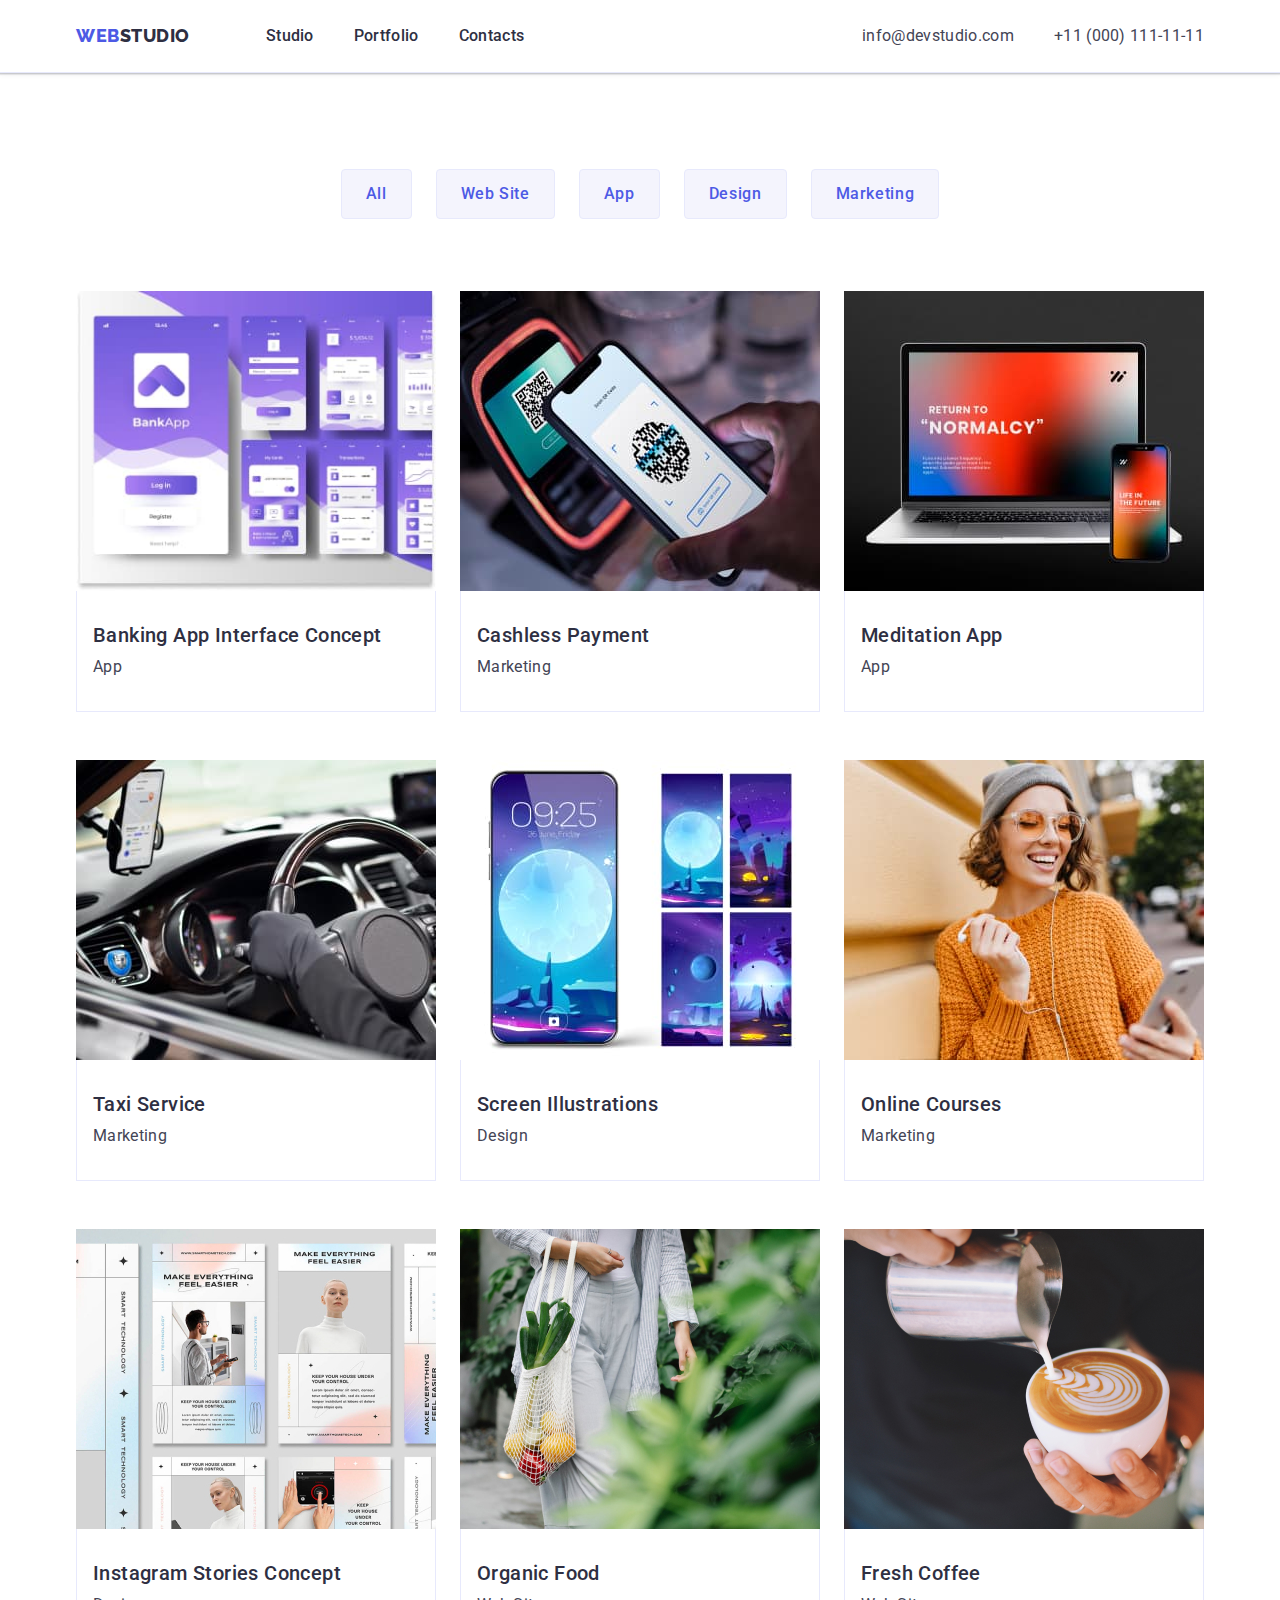
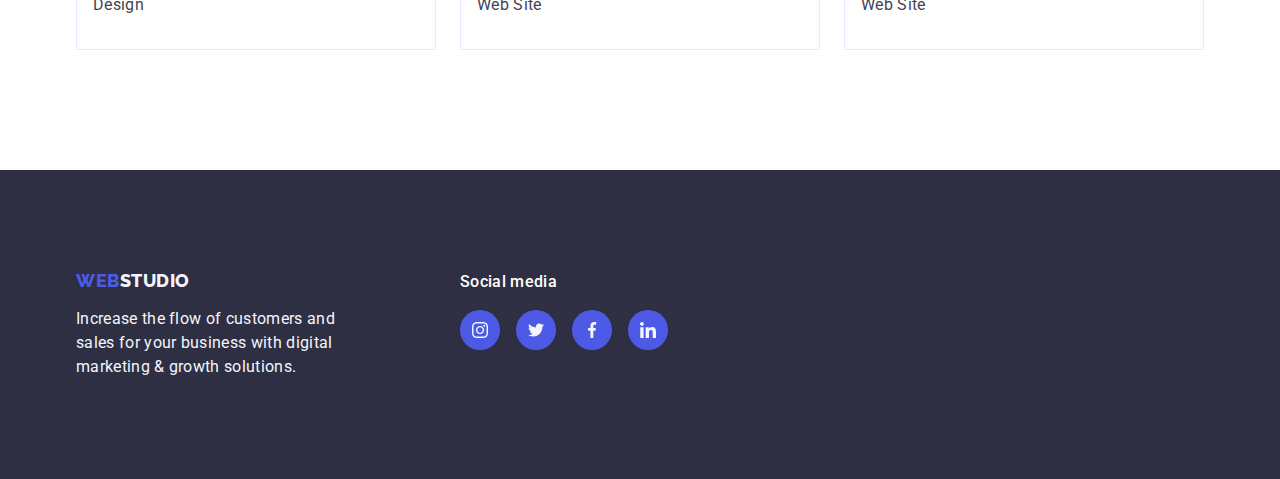
==== commit 3acbadba: "1212" ====
--- a/portfolio.html
+++ b/portfolio.html
@@ -224,7 +224,7 @@
               target="_blank"
               rel="noopener noreferrer"
             >
-            <svg class="team-soc-icon-icon" width="16" height="16">
+            <svg class="team-soc-icon" width="16" height="16">
               <use href="./images/icons-social.svg#icon-instagram-2"></use>
             </svg>
           </a>
@@ -236,7 +236,7 @@
               target="_blank"
               rel="noopener noreferrer"
             >
-            <svg class="team-soc-icon-icon" width="16" height="16">
+            <svg class="team-soc-icon" width="16" height="16">
               <use href="./images/icons-social.svg#icon-twitter-1"></use>
             </svg>
           </a>
@@ -248,7 +248,7 @@
               target="_blank"
               rel="noopener noreferrer"
             >
-            <svg class="team-soc-icon-icon" width="16" height="16">
+            <svg class="team-soc-icon" width="16" height="16">
               <use href="./images/icons-social.svg#icon-facebook-1"></use>
             </svg>
           </a>
@@ -260,7 +260,7 @@
               target="_blank"
               rel="noopener noreferrer"
             >
-            <svg class="team-soc-icon-icon" width="16" height="16">
+            <svg class="team-soc-icon" width="16" height="16">
               <use href="./images/icons-social.svg#icon-linkedin-1"></use>
             </svg>
           </a>
--- a/css/styles.css
+++ b/css/styles.css
@@ -245,20 +245,6 @@
 	
   }
 
-  .stratege-cont {
-	width: 264px;
-	height: 112px;
-  
-	display: flex;
-	align-items: center;
-	justify-content: center;
-	background-color: #f4f4fd;
-	border-radius: 4px;
-	margin-bottom: 8px;
-  }
-
-
-
 
 .feature{
 	display: flex;
@@ -357,20 +343,11 @@
 
 
 
-.team-soc-icon{
+  
+
+
+  .team-soc-icon {
 	fill: #f4f4fd;
-}
-
-
-
-
-
-
-
-  .team-soc-icon-icon {
-	fill: #f4f4fd;
-	width: 24px;
-height: 24px;
   }
 
 
@@ -514,6 +491,11 @@
 	text-align: center;
 	margin-bottom: 8px;
 }
+
+
+
+/* FOOTER */
+
 
 .footer-logo{
 	font-family: "Raleway", sans-serif;
@@ -525,6 +507,8 @@
 	color: var(--color-grey);
 	display: inline-block;
 	margin-bottom: 16px;
+	display: flex;
+  align-items: center;
 	}
 
 	.footer-logo span{ 
@@ -553,8 +537,60 @@
 	color: var(--footer-text-color);
 	color: #F4F4FD;
   max-width: 264px;
-
-	}
+	}
+
+	.footer-soc-list {
+		display: flex;
+		justify-content: center;
+		gap: 16px;
+	  }
+	  .footer-soc-link {
+		width: 100%;
+		height: 100%;
+		background-color: #4d5ae5;
+		border-radius: 50%;
+		display: flex;
+		align-items: center;
+		justify-content: center;
+	  }
+
+	  .footer{
+		background-color:#2e2f42;
+	}
+	.footer-logo{
+		color: #4d5ae5;
+		text-decoration: none;
+	}
+	.footer-logo span{
+		color: #f4f4fd;
+		
+	}
+	.footer-item-text {
+		color: #f4f4fd;
+		max-width: 264px;
+	  }
+	
+	  
+	  .footer-div {
+		margin-right: 120px;
+	  }
+	  
+	  
+	.social-media {
+		position: absolute;
+		width: 208px;
+		height: 80px;
+	  }
+	  .social-media-text {
+		font-family: "Roboto";
+		font-style: normal;
+		font-weight: 500;
+		font-size: 16px;
+		line-height: 24px;
+		letter-spacing: 0.02em;
+		color: #ffffff;
+		margin-bottom: 16px;
+	  }
 
 	.footer-soc-link:hover {
 		background-color: #31d0aa;
@@ -671,59 +707,4 @@
 .list-service{
 	text-decoration: none;
 }
-.footer{
-	background-color:#2e2f42;
-}
-.footer-logo{
-	color: #4d5ae5;
-	text-decoration: none;
-}
-.footer-logo span{
-	color: #f4f4fd;
-	
-}
-.footer-item-text {
-	color: #f4f4fd;
-	max-width: 264px;
-  }
-
-  
-  .footer-div {
-	margin-right: 120px;
-  }
-  
-  
-.social-media {
-	position: absolute;
-	width: 208px;
-	height: 80px;
-  }
-  .social-media-text {
-	font-family: "Roboto";
-	font-style: normal;
-	font-weight: 500;
-	font-size: 16px;
-	line-height: 24px;
-	/* identical to box height, or 150% */
-  
-	letter-spacing: 0.02em;
-  
-	/* WHITE */
-  
-	color: #ffffff;
-	margin-bottom: 16px;
-  }
-.footer-soc-list {
-	display: flex;
-	justify-content: center;
-	gap: 16px;
-  }
-  .footer-soc-link {
-	width: 100%;
-	height: 100%;
-	background-color: #4d5ae5;
-	border-radius: 50%;
-	display: flex;
-	align-items: center;
-	justify-content: center;
-  }+
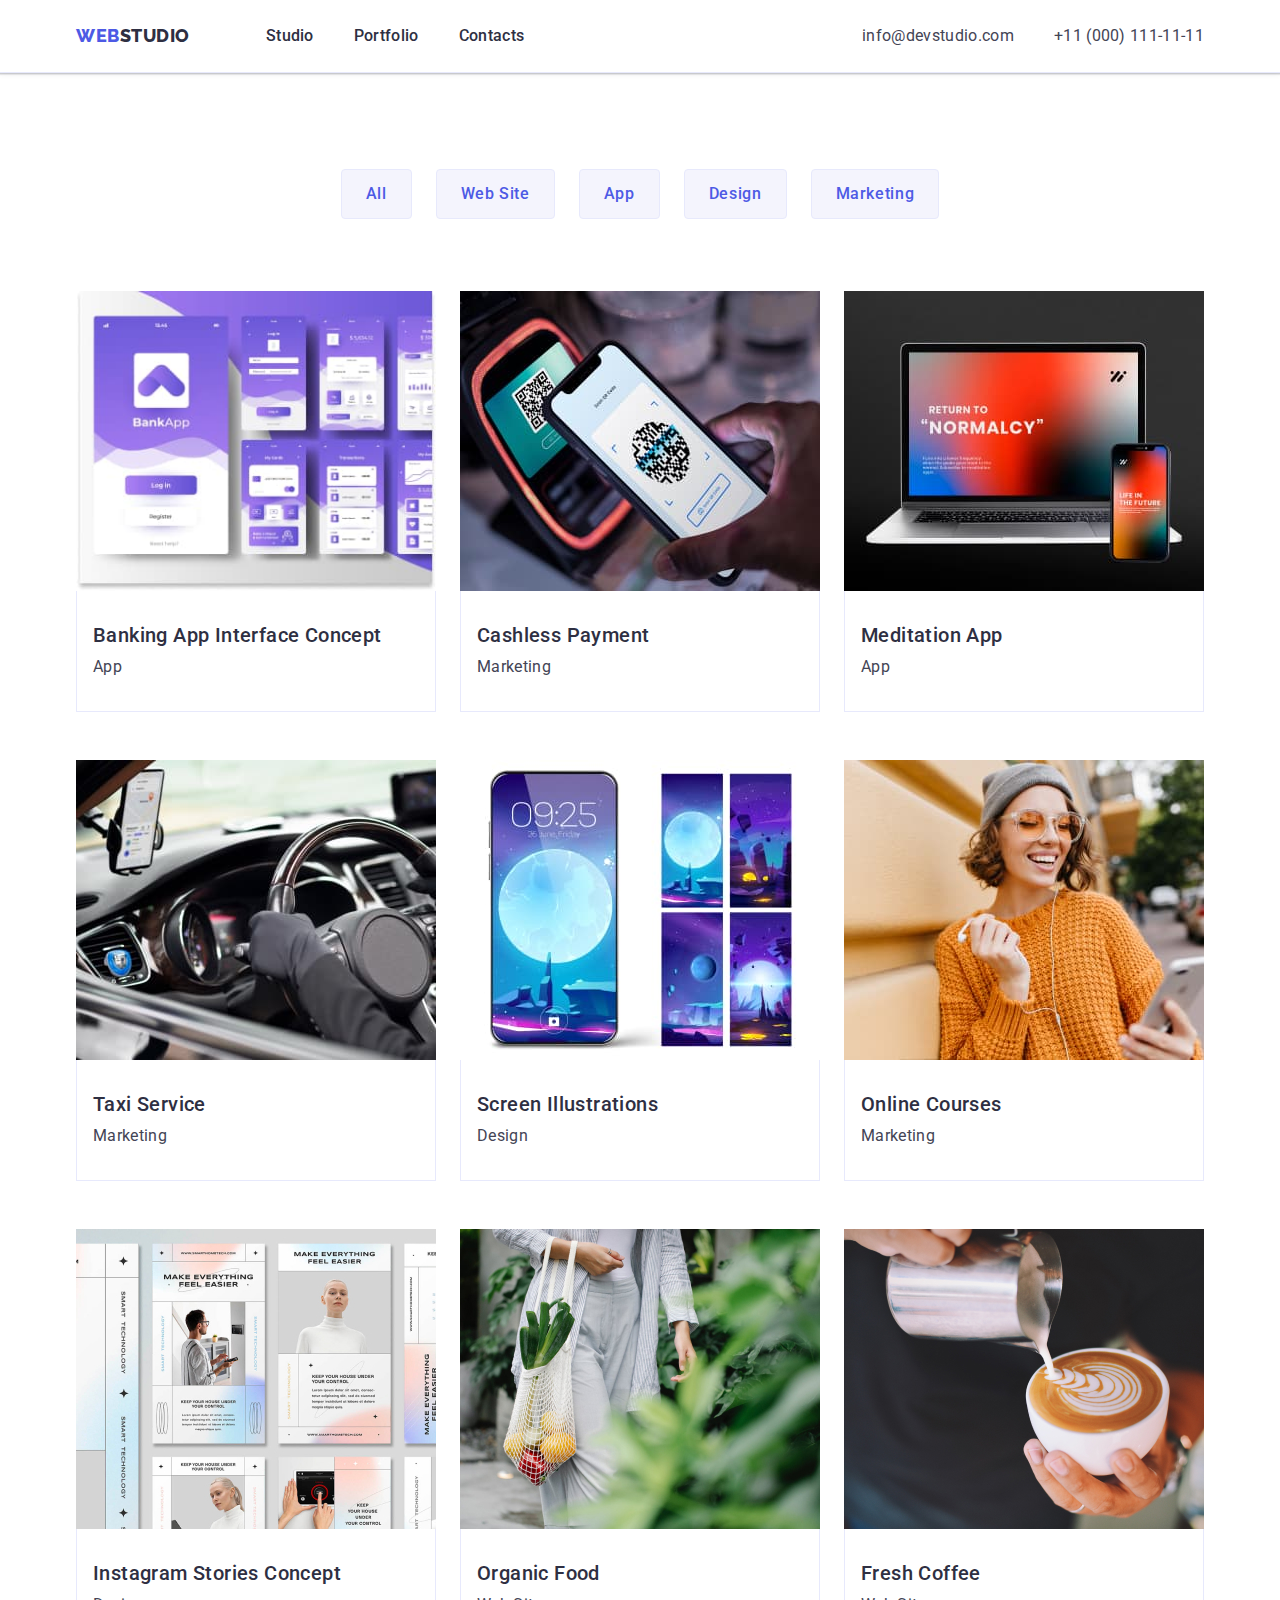
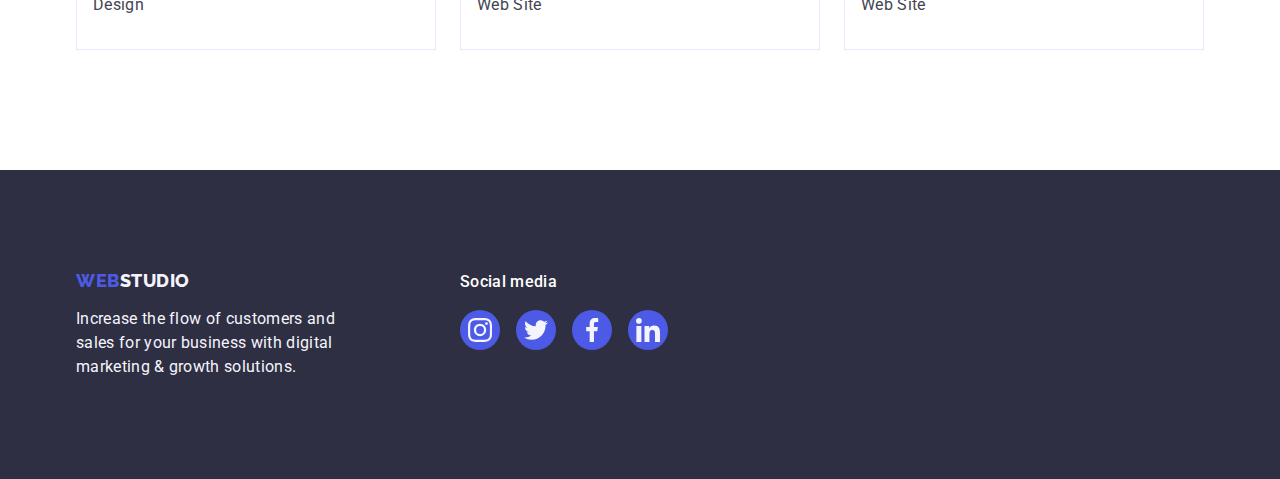
==== commit 05c25d72: "width="24" height="24"" ====
--- a/portfolio.html
+++ b/portfolio.html
@@ -224,7 +224,7 @@
               target="_blank"
               rel="noopener noreferrer"
             >
-            <svg class="team-soc-icon" width="16" height="16">
+            <svg class="team-soc-icon" width="24" height="24">
               <use href="./images/icons-social.svg#icon-instagram-2"></use>
             </svg>
           </a>
@@ -236,7 +236,7 @@
               target="_blank"
               rel="noopener noreferrer"
             >
-            <svg class="team-soc-icon" width="16" height="16">
+            <svg class="team-soc-icon" width="24" height="24">
               <use href="./images/icons-social.svg#icon-twitter-1"></use>
             </svg>
           </a>
@@ -248,7 +248,7 @@
               target="_blank"
               rel="noopener noreferrer"
             >
-            <svg class="team-soc-icon" width="16" height="16">
+            <svg class="team-soc-icon" width="24" height="24">
               <use href="./images/icons-social.svg#icon-facebook-1"></use>
             </svg>
           </a>
@@ -260,7 +260,7 @@
               target="_blank"
               rel="noopener noreferrer"
             >
-            <svg class="team-soc-icon" width="16" height="16">
+            <svg class="team-soc-icon" width="24" height="24">
               <use href="./images/icons-social.svg#icon-linkedin-1"></use>
             </svg>
           </a>
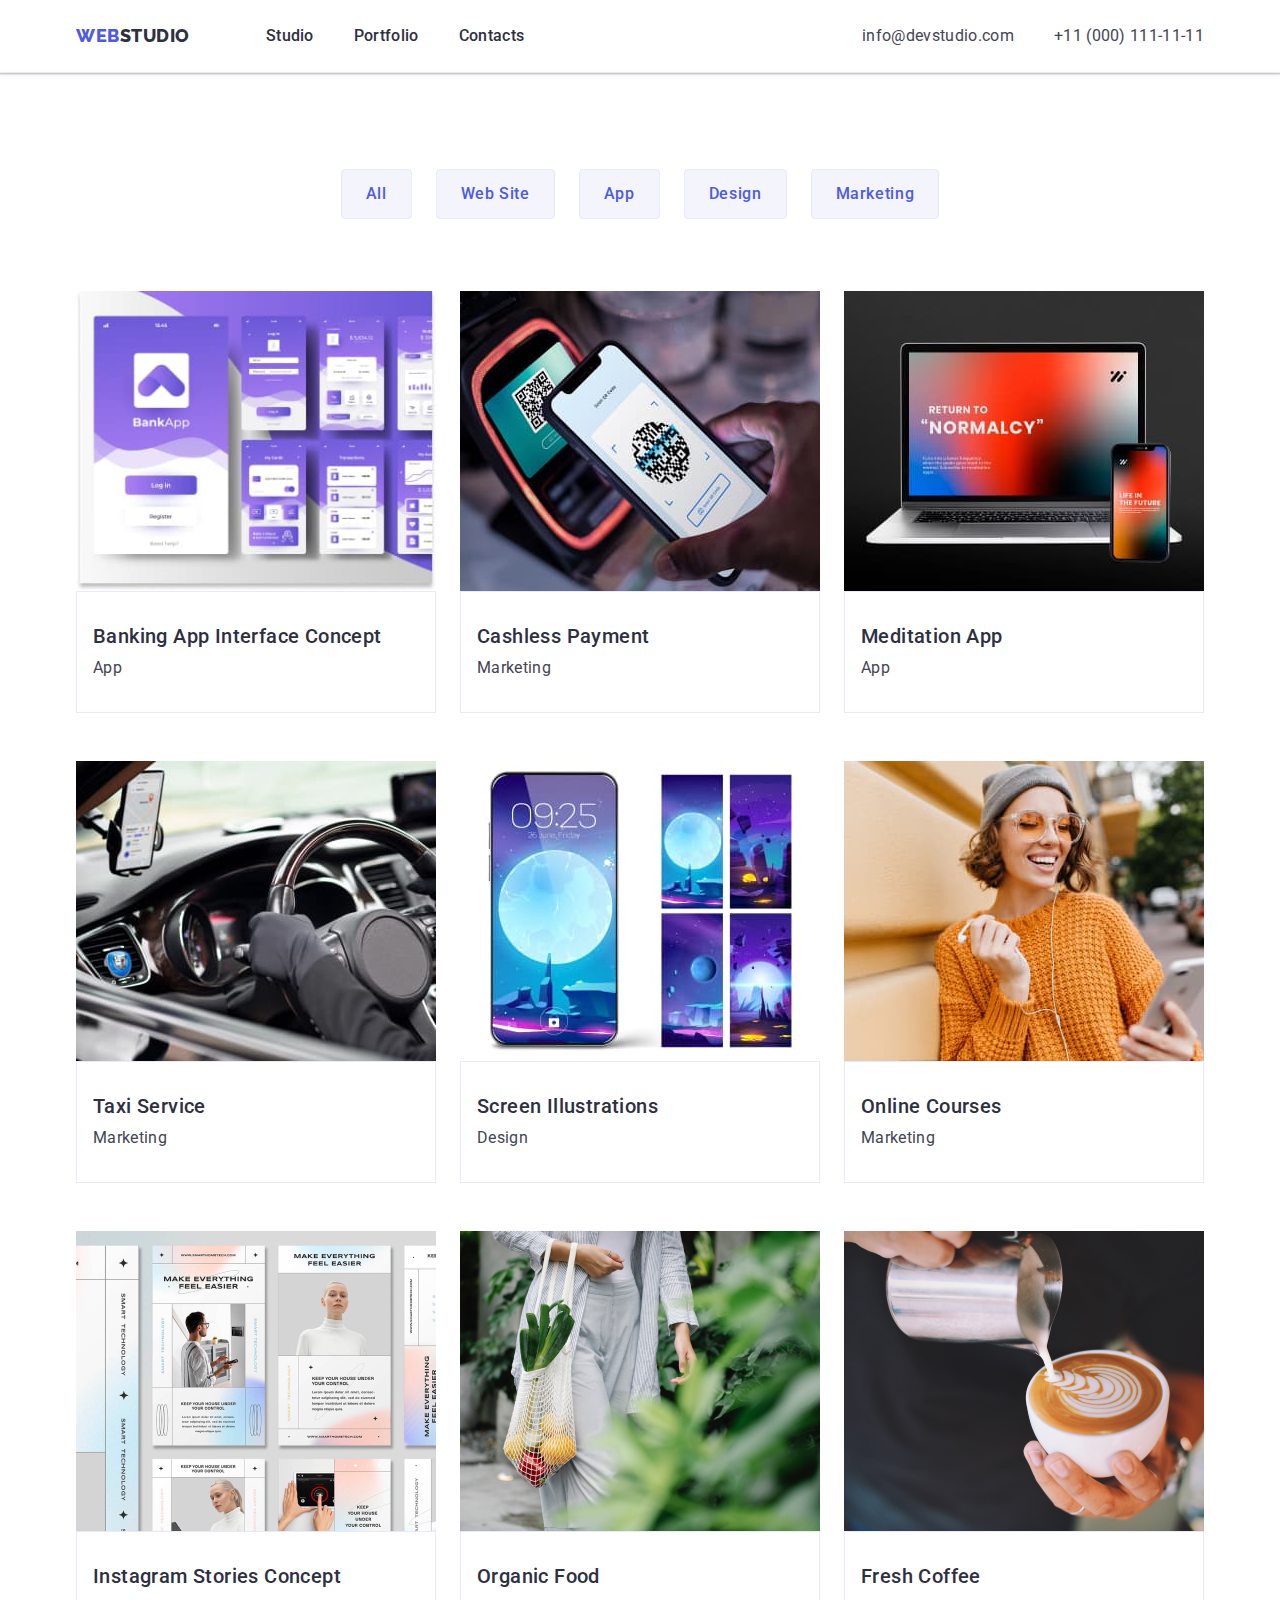
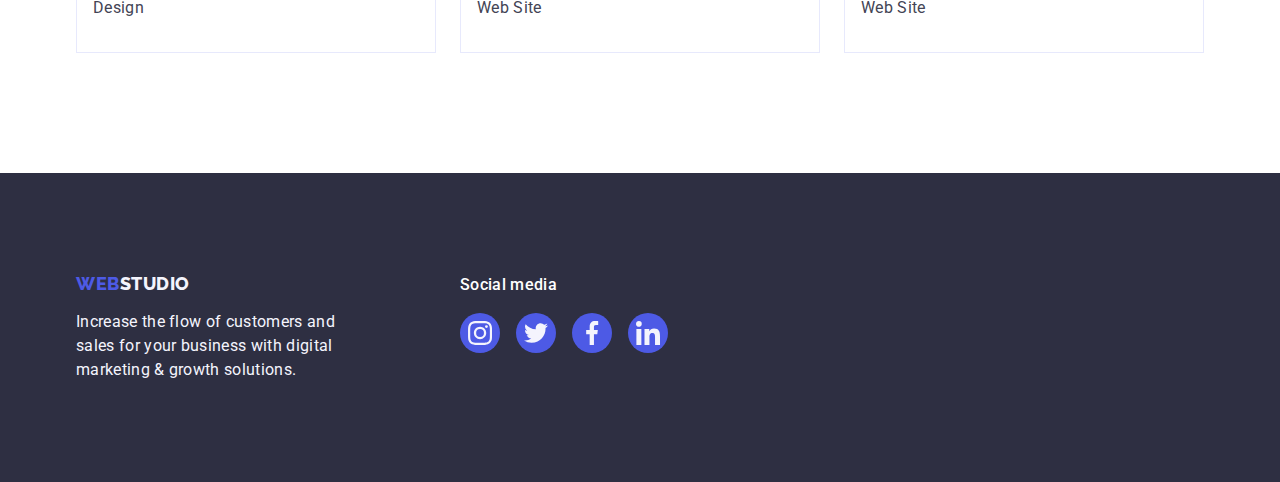
==== commit ecad122f: "image-name" ====
--- a/portfolio.html
+++ b/portfolio.html
@@ -94,7 +94,7 @@
                 width="360"
                 height="300"
               />
-              <div class="image-name">
+              <div class="image-name-name">
               <h2 class="servises-name">Cashless Payment</h2>
               <p class="portfolio-desk">Marketing</p>
             </div>
@@ -108,7 +108,7 @@
                 width="360"
                 height="300"
               />
-              <div class="image-name">
+              <div class="image-name-name">
               <h2 class="servises-name">Meditation App</h2>
               <p class="portfolio-desk">App</p>
             </div>
@@ -122,7 +122,7 @@
                 width="360"
                 height="300"
               />
-              <div class="image-name">
+              <div class="image-name-name">
               <h2 class="servises-name">Taxi Service</h2>
               <p class="portfolio-desk">Marketing</p>
             </div>
@@ -136,7 +136,7 @@
               width="360"
               height="300"
             />
-            <div class="image-name">
+            <div class="image-name-name">
             <h2 class="servises-name">Screen Illustrations</h2>
             <p class="portfolio-desk">Design</p>
           </div>  
@@ -150,7 +150,7 @@
               width="360"
               height="300"
             />
-            <div class="image-name">
+            <div class="image-name-name">
             <h2 class="servises-name">Online Courses</h2>
             <p class="portfolio-desk">Marketing</p>
           </div>
@@ -164,7 +164,7 @@
               width="360"
               height="300"
             />
-            <div class="image-name">
+            <div class="image-name-name">
             <h2 class="servises-name">Instagram Stories Concept</h2>
             <p class="portfolio-desk">Design</p>
           </div>
@@ -178,7 +178,7 @@
               width="360"
               height="300"
             />
-            <div class="image-name">
+            <div class="image-name-name">
             <h2 class="servises-name">Organic Food</h2>
             <p class="portfolio-desk">Web Site</p>
           </div>
@@ -192,7 +192,7 @@
               width="360"
               height="300"
             />
-            <div class="image-name">
+            <div class="image-name-name">
             <h2 class="servises-name">Fresh Coffee</h2>
             <p class="portfolio-desk">Web Site</p>
           </div>
--- a/css/styles.css
+++ b/css/styles.css
@@ -316,9 +316,9 @@
 
 }
 
-.team-soc-item{
-width: 40px;
-height: 40px;
+.team-soc-item {
+	width: 40px;
+	height: 40px;
 }
 
 .team-soc-link{
@@ -472,7 +472,12 @@
 .image-name{
 	padding: 32px 16px;
 	border: 1px solid #e7e9fc;
+}
+
+.image-name-name{
+	padding: 32px 16px;
 	border-top: none;
+	border: 1px solid #e7e9fc;
 }
 
 .crew-name{
